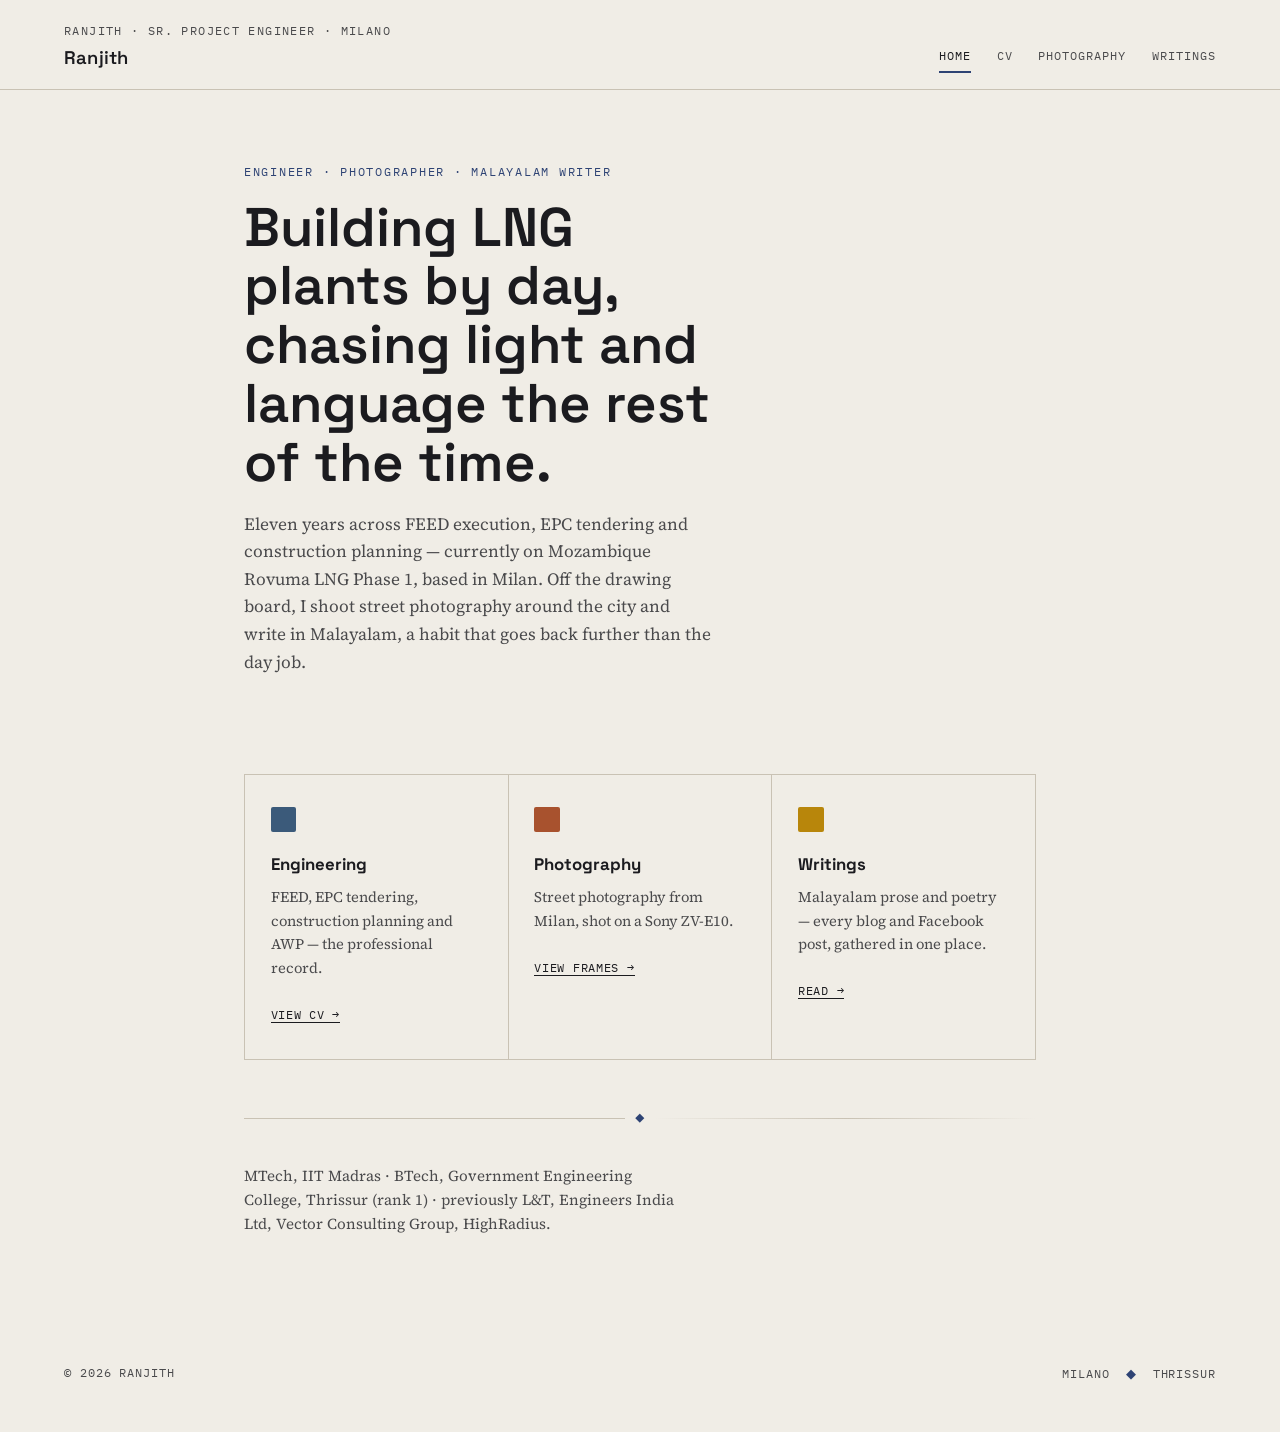
==== index.html @ daf51eb5 "Add files via upload" ====
<!DOCTYPE html>
<html lang="en">
<head>
<meta charset="UTF-8">
<meta name="viewport" content="width=device-width, initial-scale=1.0">
<title>Ranjith — Project Engineer, Photographer, Writer</title>
<link rel="preconnect" href="https://fonts.googleapis.com">
<link href="https://fonts.googleapis.com/css2?family=Space+Grotesk:wght@500;600;700&family=Source+Serif+4:ital,wght@0,400;0,600;1,400&family=IBM+Plex+Mono:wght@400;500&family=Manjari:wght@400;700&display=swap" rel="stylesheet">
<link rel="stylesheet" href="css/style.css">
</head>
<body data-section="home">

<header class="titleblock">
  <div>
    <div class="id">RANJITH · SR. PROJECT ENGINEER · MILANO</div>
    <div class="name">Ranjith</div>
  </div>
  <nav class="tabs">
    <a href="index.html" class="active">Home</a>
    <a href="cv.html">CV</a>
    <a href="photography.html">Photography</a>
    <a href="writings.html">Writings</a>
  </nav>
</header>

<main>
  <section class="hero">
    <div class="eyebrow">Engineer · Photographer · Malayalam writer</div>
    <h1>Building LNG plants by day, chasing light and language the rest of the time.</h1>
    <p>Eleven years across FEED execution, EPC tendering and construction planning — currently on Mozambique Rovuma LNG Phase 1, based in Milan. Off the drawing board, I shoot street photography around the city and write in Malayalam, a habit that goes back further than the day job.</p>
  </section>

  <div class="practice-grid">
    <div class="practice">
      <div class="swatch" style="background:#3B5A7A"></div>
      <h3>Engineering</h3>
      <p>FEED, EPC tendering, construction planning and AWP — the professional record.</p>
      <a href="cv.html">View CV →</a>
    </div>
    <div class="practice">
      <div class="swatch" style="background:#A8522E"></div>
      <h3>Photography</h3>
      <p>Street photography from Milan, shot on a Sony ZV-E10.</p>
      <a href="photography.html">View frames →</a>
    </div>
    <div class="practice">
      <div class="swatch" style="background:#B8860B"></div>
      <h3>Writings</h3>
      <p>Malayalam prose and poetry — every blog and Facebook post, gathered in one place.</p>
      <a href="writings.html">Read →</a>
    </div>
  </div>

  <div class="diamond-rule"><span class="diamond-mark">◆</span></div>

  <p style="color:var(--ink-soft); font-size:.95rem; max-width:56ch;">
    MTech, IIT Madras · BTech, Government Engineering College, Thrissur (rank 1) ·
    previously L&amp;T, Engineers India Ltd, Vector Consulting Group, HighRadius.
  </p>
</main>

<footer>
  <div>© <span id="year"></span> Ranjith</div>
  <div>MILANO <span class="diamond-mark">◆</span> THRISSUR</div>
</footer>

<script>document.getElementById('year').textContent = new Date().getFullYear();</script>
</body>
</html>
---- css/style.css ----
/* ============================================================
   BASE TOKENS
   ============================================================ */
:root{
  --ink:        #1B1B1F;
  --ink-soft:   #4A4A4C;
  --paper:      #F0EDE6;
  --paper-2:    #E7E2D6;
  --line:       #C9C2B4;

  --f-display:  'Space Grotesk', sans-serif;
  --f-body:     'Source Serif 4', serif;
  --f-mono:     'IBM Plex Mono', monospace;
  --f-ml:       'Manjari', sans-serif;

  /* default accent, overridden per section below */
  --accent:      #2E4374;
  --accent-soft: #DDE3EE;
}

[data-section="home"]        { --accent:#2E4374; --accent-soft:#DDE3EE; }
[data-section="cv"]          { --accent:#3B5A7A; --accent-soft:#E3E8ED; }
[data-section="photography"] { --accent:#A8522E; --accent-soft:#EFE3DC; }
[data-section="writings"]    { --accent:#B8860B; --accent-soft:#F1E6C8; --ink-accent:#6B1F1F; }

*{ box-sizing:border-box; }
html{ scroll-behavior:smooth; }
body{
  margin:0;
  background:var(--paper);
  color:var(--ink);
  font-family:var(--f-body);
  font-size:17px;
  line-height:1.6;
  -webkit-font-smoothing:antialiased;
}
a{ color:var(--ink); text-decoration:none; }
a:focus-visible, button:focus-visible, input:focus-visible{
  outline:2px solid var(--accent);
  outline-offset:2px;
}
img{ max-width:100%; display:block; }

/* ============================================================
   TITLE BLOCK / HEADER  (drafting-sheet motif)
   ============================================================ */
.titleblock{
  display:flex;
  justify-content:space-between;
  align-items:flex-end;
  padding:1.4rem 5vw 1rem;
  border-bottom:1px solid var(--line);
  flex-wrap:wrap;
  gap:1rem;
}
.titleblock .id{
  font-family:var(--f-mono);
  font-size:.72rem;
  letter-spacing:.12em;
  color:var(--ink-soft);
  text-transform:uppercase;
}
.titleblock .name{
  font-family:var(--f-display);
  font-weight:600;
  font-size:1.15rem;
  letter-spacing:.01em;
  margin-top:.15rem;
}
nav.tabs{
  display:flex;
  gap:1.6rem;
  font-family:var(--f-mono);
  font-size:.78rem;
  letter-spacing:.08em;
  text-transform:uppercase;
}
nav.tabs a{
  padding-bottom:.3rem;
  border-bottom:2px solid transparent;
  color:var(--ink-soft);
}
nav.tabs a:hover{ color:var(--ink); }
nav.tabs a.active{
  color:var(--ink);
  border-bottom-color:var(--accent);
}

/* ============================================================
   DIAMOND RULE — signature divider, reused from the
   Hridyaksharangal poster system's ◆ ornament
   ============================================================ */
.diamond-rule{
  display:flex;
  align-items:center;
  gap:.6rem;
  color:var(--accent);
  margin:2.2rem 0;
}
.diamond-rule::before,
.diamond-rule::after{
  content:"";
  flex:1;
  height:1px;
  background:linear-gradient(90deg, transparent, var(--line), transparent);
}
.diamond-rule::before{ background:linear-gradient(90deg, var(--line), var(--line)); }
.diamond-mark{ font-size:.8rem; }

/* ============================================================
   LAYOUT SHELLS
   ============================================================ */
main{ padding:0 5vw 5rem; max-width:920px; margin:0 auto; }
.wide  main{ max-width:1180px; }

footer{
  font-family:var(--f-mono);
  font-size:.72rem;
  letter-spacing:.08em;
  text-transform:uppercase;
  color:var(--ink-soft);
  padding:2rem 5vw 3rem;
  display:flex;
  justify-content:space-between;
  flex-wrap:wrap;
  gap:.5rem;
}
footer .diamond-mark{ color:var(--accent); margin:0 .5rem; }

/* ============================================================
   HOME
   ============================================================ */
.hero{ padding:4.5rem 0 2rem; }
.hero .eyebrow{
  font-family:var(--f-mono);
  font-size:.78rem;
  letter-spacing:.14em;
  text-transform:uppercase;
  color:var(--accent);
  margin-bottom:1rem;
}
.hero h1{
  font-family:var(--f-display);
  font-weight:600;
  font-size:clamp(2.1rem, 5vw, 3.4rem);
  line-height:1.08;
  margin:0 0 1.2rem;
  max-width:14ch;
}
.hero p{
  max-width:52ch;
  color:var(--ink-soft);
  font-size:1.08rem;
}

.practice-grid{
  display:grid;
  grid-template-columns:repeat(3, 1fr);
  gap:1px;
  background:var(--line);
  margin:3rem 0;
  border:1px solid var(--line);
}
.practice{
  background:var(--paper);
  padding:2rem 1.6rem;
  transition:background .15s ease;
}
.practice:hover{ background:var(--paper-2); }
.practice .swatch{
  width:1.6rem; height:1.6rem;
  border-radius:2px;
  margin-bottom:1.2rem;
}
.practice h3{
  font-family:var(--f-display);
  font-size:1.05rem;
  margin:0 0 .5rem;
}
.practice p{
  font-size:.92rem;
  color:var(--ink-soft);
  margin:0 0 1.2rem;
}
.practice a{
  font-family:var(--f-mono);
  font-size:.75rem;
  letter-spacing:.06em;
  text-transform:uppercase;
  border-bottom:1px solid currentColor;
}
@media (max-width:720px){
  .practice-grid{ grid-template-columns:1fr; }
}

/* ============================================================
   CV
   ============================================================ */
.cv-section{ margin-bottom:2.6rem; }
.cv-section .label{
  font-family:var(--f-mono);
  font-size:.75rem;
  letter-spacing:.1em;
  text-transform:uppercase;
  color:var(--accent);
  margin-bottom:.9rem;
}
.cv-entry{
  display:grid;
  grid-template-columns:9.5rem 1fr;
  gap:1rem;
  padding:1rem 0;
  border-top:1px solid var(--line);
}
.cv-entry:first-of-type{ border-top:none; }
.cv-entry time{
  font-family:var(--f-mono);
  font-size:.78rem;
  color:var(--ink-soft);
  padding-top:.2rem;
}
.cv-entry h4{ margin:0 0 .2rem; font-family:var(--f-display); font-size:1.02rem; }
.cv-entry .org{ color:var(--ink-soft); font-size:.92rem; margin-bottom:.4rem; }
@media (max-width:600px){
  .cv-entry{ grid-template-columns:1fr; }
}

/* stats strip */
.cv-stats{
  display:grid;
  grid-template-columns:repeat(4, 1fr);
  gap:1px;
  background:var(--line);
  border:1px solid var(--line);
  margin:2rem 0;
}
.cv-stat{ background:var(--paper); padding:1.1rem 1.2rem; }
.cv-stat .n{ font-family:var(--f-display); font-weight:600; font-size:1.5rem; color:var(--accent); }
.cv-stat .t{ font-family:var(--f-mono); font-size:.7rem; color:var(--ink-soft); margin-top:.3rem; line-height:1.4; }
@media (max-width:700px){ .cv-stats{ grid-template-columns:1fr 1fr; } }

/* company group with sub-roles */
.cv-company{ padding:1.2rem 0; border-top:1px solid var(--line); }
.cv-company:first-of-type{ border-top:none; }
.cv-company-head{ display:flex; justify-content:space-between; align-items:baseline; flex-wrap:wrap; gap:.4rem; margin-bottom:.8rem; }
.cv-company-head h4{ font-family:var(--f-display); font-size:1.08rem; margin:0; }
.cv-company-head time{ font-family:var(--f-mono); font-size:.75rem; color:var(--ink-soft); }
.cv-subrole{ margin-left:0; padding:.9rem 0 0; }
.cv-subrole + .cv-subrole{ border-top:1px dashed var(--line); margin-top:.9rem; }
.cv-subrole .role-line{ display:flex; justify-content:space-between; flex-wrap:wrap; gap:.4rem; margin-bottom:.5rem; }
.cv-subrole .role-title{ font-weight:600; font-size:.95rem; }
.cv-subrole .role-time{ font-family:var(--f-mono); font-size:.72rem; color:var(--ink-soft); }
.cv-subrole .role-loc{ font-size:.82rem; color:var(--ink-soft); margin-bottom:.5rem; }
.cv-bullets{ margin:0; padding-left:1.1rem; }
.cv-bullets li{ font-size:.9rem; color:var(--ink-soft); margin-bottom:.4rem; line-height:1.55; }
.cv-bullets li::marker{ color:var(--accent); }

.chip{
  font-family:var(--f-mono);
  font-size:.72rem;
  letter-spacing:.03em;
  border:1px solid var(--line);
  border-radius:20px;
  padding:.35rem .8rem;
  background:var(--paper);
  color:var(--ink-soft);
}

/* ============================================================
   PHOTOGRAPHY — grayscale contact-sheet grid
   ============================================================ */
.contact-sheet{
  display:grid;
  grid-template-columns:repeat(auto-fill, minmax(220px, 1fr));
  gap:2px;
  margin:2rem 0;
}
.frame{
  position:relative;
  aspect-ratio:3/2;
  overflow:hidden;
  background:#111;
}
.frame img{
  width:100%; height:100%; object-fit:cover;
  filter:grayscale(1) contrast(1.05);
  transition:filter .25s ease, transform .4s ease;
}
.frame:hover img{
  filter:grayscale(0) contrast(1.05);
  transform:scale(1.03);
}
.frame .cap{
  position:absolute; left:.6rem; bottom:.5rem;
  font-family:var(--f-mono);
  font-size:.68rem;
  color:#F0EDE6;
  letter-spacing:.05em;
  opacity:0;
  transition:opacity .2s ease;
}
.frame:hover .cap{ opacity:1; }

/* ============================================================
   WRITINGS — archive / search / post
   ============================================================ */
.search-row{
  display:flex;
  gap:.8rem;
  margin:2rem 0 1rem;
  flex-wrap:wrap;
}
#search-input{
  flex:1;
  min-width:200px;
  font-family:var(--f-body);
  font-size:1rem;
  padding:.7rem 1rem;
  border:1px solid var(--line);
  background:var(--paper);
  color:var(--ink);
  border-radius:2px;
}
.tag-filter{
  font-family:var(--f-mono);
  font-size:.75rem;
  padding:.7rem .9rem;
  border:1px solid var(--line);
  background:var(--paper);
  color:var(--ink);
  border-radius:2px;
}
.result-count{
  font-family:var(--f-mono);
  font-size:.75rem;
  color:var(--ink-soft);
  margin-bottom:1.4rem;
}
.year-group{ margin-bottom:2.4rem; }
.year-group h2{
  font-family:var(--f-mono);
  font-size:1rem;
  color:var(--accent);
  letter-spacing:.06em;
  border-bottom:1px solid var(--line);
  padding-bottom:.4rem;
}
.entry-list{ list-style:none; margin:0; padding:0; }
.entry{
  display:grid;
  grid-template-columns:6.5rem 1fr auto;
  gap:1rem;
  align-items:baseline;
  padding:.85rem 0;
  border-top:1px solid var(--paper-2);
}
.entry:first-child{ border-top:none; }
.entry time{
  font-family:var(--f-mono);
  font-size:.72rem;
  color:var(--ink-soft);
}
.entry .title{
  font-family:var(--f-ml);
  font-size:1.08rem;
}
.entry .title .en{ font-family:var(--f-body); font-style:italic; color:var(--ink-soft); font-size:.85rem; }
.entry .src{
  font-family:var(--f-mono);
  font-size:.65rem;
  letter-spacing:.05em;
  text-transform:uppercase;
  color:var(--ink-soft);
  white-space:nowrap;
}
.entry:hover .title{ color:var(--ink-accent, var(--accent)); }
@media (max-width:600px){
  .entry{ grid-template-columns:1fr; gap:.2rem; }
  .entry .src{ display:none; }
}

.post-meta{
  font-family:var(--f-mono);
  font-size:.75rem;
  color:var(--ink-soft);
  letter-spacing:.05em;
  text-transform:uppercase;
  margin-bottom:.6rem;
}
.post-title{
  font-family:var(--f-ml);
  font-size:2rem;
  line-height:1.25;
  margin:0 0 1.6rem;
  color:var(--ink-accent, var(--ink));
}
.post-body{ font-family:var(--f-ml); font-size:1.12rem; line-height:1.9; }
.post-body p{ margin:0 0 1.3rem; }
.post-nav{
  display:flex;
  justify-content:space-between;
  gap:1rem;
  font-family:var(--f-mono);
  font-size:.78rem;
  margin-top:3rem;
  padding-top:1.5rem;
  border-top:1px solid var(--line);
}
.post-nav a{ max-width:45%; }
.post-nav .dir{ display:block; color:var(--ink-soft); font-size:.7rem; margin-bottom:.3rem; }
.related-list{ margin-top:1rem; }
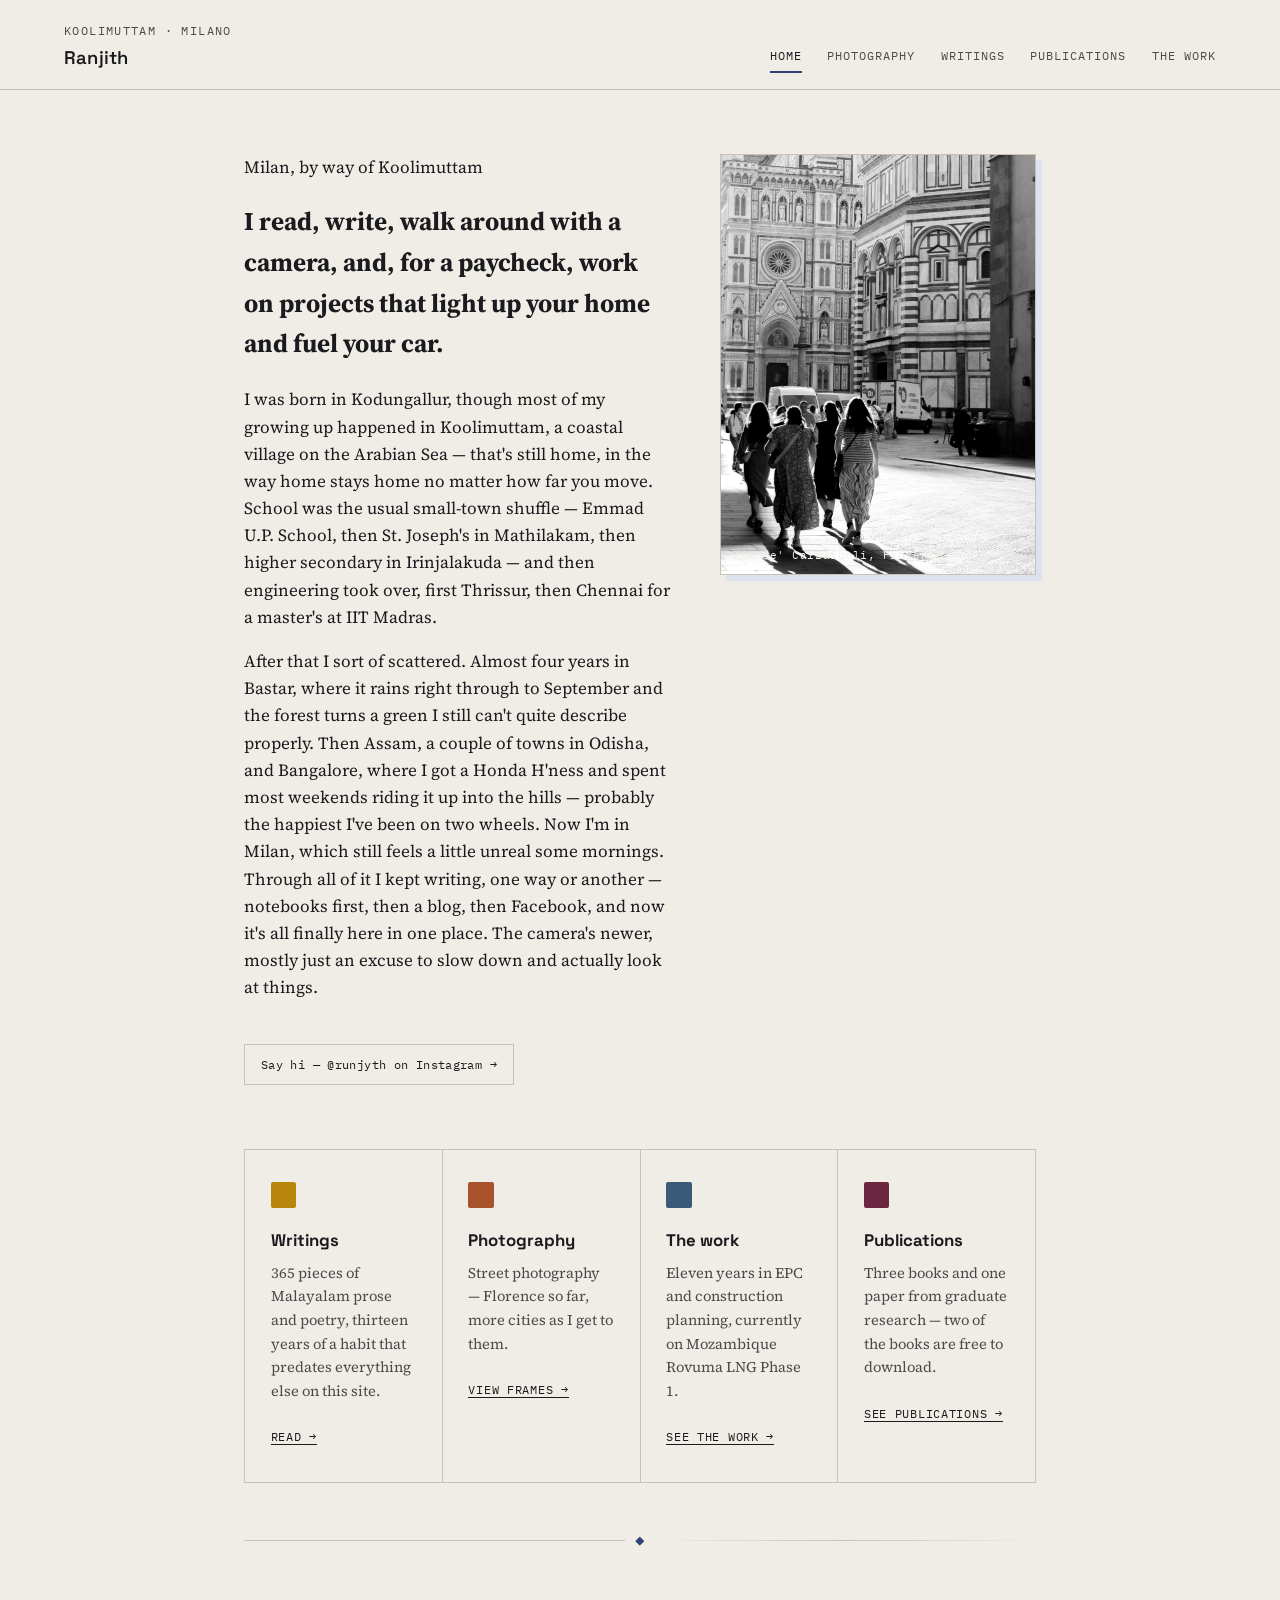
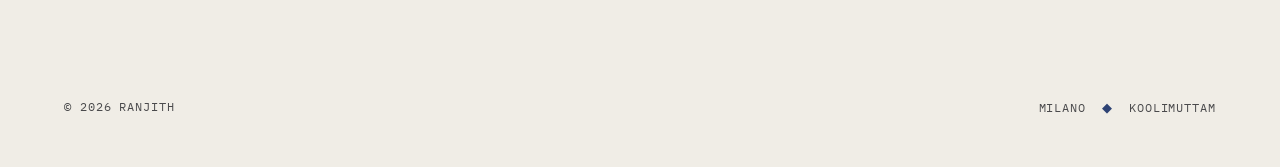
==== commit 57ec2a3f: "Add files via upload" ====
--- a/index.html
+++ b/index.html
@@ -3,7 +3,7 @@
 <head>
 <meta charset="UTF-8">
 <meta name="viewport" content="width=device-width, initial-scale=1.0">
-<title>Ranjith — Project Engineer, Photographer, Writer</title>
+<title>Ranjith — Writer, Photographer, Engineer</title>
 <link rel="preconnect" href="https://fonts.googleapis.com">
 <link href="https://fonts.googleapis.com/css2?family=Space+Grotesk:wght@500;600;700&family=Source+Serif+4:ital,wght@0,400;0,600;1,400&family=IBM+Plex+Mono:wght@400;500&family=Manjari:wght@400;700&display=swap" rel="stylesheet">
 <link rel="stylesheet" href="css/style.css">
@@ -12,56 +12,77 @@
 
 <header class="titleblock">
   <div>
-    <div class="id">RANJITH · SR. PROJECT ENGINEER · MILANO</div>
+    <div class="id">KOOLIMUTTAM · MILANO</div>
     <div class="name">Ranjith</div>
   </div>
   <nav class="tabs">
     <a href="index.html" class="active">Home</a>
-    <a href="cv.html">CV</a>
     <a href="photography.html">Photography</a>
     <a href="writings.html">Writings</a>
+    <a href="publications.html">Publications</a>
+    <a href="cv.html">The Work</a>
   </nav>
 </header>
 
 <main>
-  <section class="hero">
-    <div class="eyebrow">Engineer · Photographer · Malayalam writer</div>
-    <h1>Building LNG plants by day, chasing light and language the rest of the time.</h1>
-    <p>Eleven years across FEED execution, EPC tendering and construction planning — currently on Mozambique Rovuma LNG Phase 1, based in Milan. Off the drawing board, I shoot street photography around the city and write in Malayalam, a habit that goes back further than the day job.</p>
+  <section class="hero-grid">
+    <div class="hero-text">
+      <div class="eyebrow">Milan, by way of Koolimuttam</div>
+      <h1>I read, write, walk around with a camera, and, for a paycheck, work on projects that light up your home and fuel your car.</h1>
+      <p>I was born in Kodungallur, though most of my growing up happened in Koolimuttam, a
+      coastal village on the Arabian Sea — that's still home, in the way home stays home no matter
+      how far you move. School was the usual small-town shuffle — Emmad U.P. School, then St.
+      Joseph's in Mathilakam, then higher secondary in Irinjalakuda — and then engineering took
+      over, first Thrissur, then Chennai for a master's at IIT Madras.</p>
+      <p>After that I sort of scattered. Almost four years in Bastar, where it rains right through
+      to September and the forest turns a green I still can't quite describe properly. Then Assam,
+      a couple of towns in Odisha, and Bangalore, where I got a Honda H'ness and spent most
+      weekends riding it up into the hills — probably the happiest I've been on two wheels. Now
+      I'm in Milan, which still feels a little unreal some mornings. Through all of it I kept
+      writing, one way or another — notebooks first, then a blog, then Facebook, and now it's all
+      finally here in one place. The camera's newer, mostly just an excuse to slow down and
+      actually look at things.</p>
+      <a class="contact-pill" href="https://instagram.com/runjyth" target="_blank" rel="noopener">Say hi — @runjyth on Instagram →</a>
+    </div>
+    <div class="hero-photo">
+      <img src="assets/photos/hero-florence.jpg" alt="Street toward the Duomo, Florence">
+      <div class="cap">Via de' Calzaiuoli, Florence</div>
+    </div>
   </section>
 
   <div class="practice-grid">
     <div class="practice">
-      <div class="swatch" style="background:#3B5A7A"></div>
-      <h3>Engineering</h3>
-      <p>FEED, EPC tendering, construction planning and AWP — the professional record.</p>
-      <a href="cv.html">View CV →</a>
+      <div class="swatch" style="background:#B8860B"></div>
+      <h3>Writings</h3>
+      <p>365 pieces of Malayalam prose and poetry, thirteen years of a habit that predates everything else on this site.</p>
+      <a href="writings.html">Read →</a>
     </div>
     <div class="practice">
       <div class="swatch" style="background:#A8522E"></div>
       <h3>Photography</h3>
-      <p>Street photography from Milan, shot on a Sony ZV-E10.</p>
+      <p>Street photography — Florence so far, more cities as I get to them.</p>
       <a href="photography.html">View frames →</a>
     </div>
     <div class="practice">
-      <div class="swatch" style="background:#B8860B"></div>
-      <h3>Writings</h3>
-      <p>Malayalam prose and poetry — every blog and Facebook post, gathered in one place.</p>
-      <a href="writings.html">Read →</a>
+      <div class="swatch" style="background:#3B5A7A"></div>
+      <h3>The work</h3>
+      <p>Eleven years in EPC and construction planning, currently on Mozambique Rovuma LNG Phase 1.</p>
+      <a href="cv.html">See the work →</a>
+    </div>
+    <div class="practice">
+      <div class="swatch" style="background:#6B2740"></div>
+      <h3>Publications</h3>
+      <p>Three books and one paper from graduate research — two of the books are free to download.</p>
+      <a href="publications.html">See publications →</a>
     </div>
   </div>
 
   <div class="diamond-rule"><span class="diamond-mark">◆</span></div>
-
-  <p style="color:var(--ink-soft); font-size:.95rem; max-width:56ch;">
-    MTech, IIT Madras · BTech, Government Engineering College, Thrissur (rank 1) ·
-    previously L&amp;T, Engineers India Ltd, Vector Consulting Group, HighRadius.
-  </p>
 </main>
 
 <footer>
   <div>© <span id="year"></span> Ranjith</div>
-  <div>MILANO <span class="diamond-mark">◆</span> THRISSUR</div>
+  <div>MILANO <span class="diamond-mark">◆</span> KOOLIMUTTAM</div>
 </footer>
 
 <script>document.getElementById('year').textContent = new Date().getFullYear();</script>
--- a/css/style.css
+++ b/css/style.css
@@ -22,6 +22,7 @@
 [data-section="cv"]          { --accent:#3B5A7A; --accent-soft:#E3E8ED; }
 [data-section="photography"] { --accent:#A8522E; --accent-soft:#EFE3DC; }
 [data-section="writings"]    { --accent:#B8860B; --accent-soft:#F1E6C8; --ink-accent:#6B1F1F; }
+[data-section="publications"]       { --accent:#6B2740; --accent-soft:#EBDCE1; }
 
 *{ box-sizing:border-box; }
 html{ scroll-behavior:smooth; }
@@ -110,7 +111,7 @@
 /* ============================================================
    LAYOUT SHELLS
    ============================================================ */
-main{ padding:0 5vw 5rem; max-width:920px; margin:0 auto; }
+main{ padding:0 5vw 5rem; max-width:920px; margin:0 auto; scroll-behavior:smooth; }
 .wide  main{ max-width:1180px; }
 
 footer{
@@ -155,7 +156,7 @@
 
 .practice-grid{
   display:grid;
-  grid-template-columns:repeat(3, 1fr);
+  grid-template-columns:repeat(4, 1fr);
   gap:1px;
   background:var(--line);
   margin:3rem 0;
@@ -188,6 +189,9 @@
   letter-spacing:.06em;
   text-transform:uppercase;
   border-bottom:1px solid currentColor;
+}
+@media (max-width:900px){
+  .practice-grid{ grid-template-columns:1fr 1fr; }
 }
 @media (max-width:720px){
   .practice-grid{ grid-template-columns:1fr; }
@@ -266,6 +270,39 @@
   color:var(--ink-soft);
 }
 
+/* experience timeline — static vertical rail, no interactivity */
+.cv-timeline{
+  position:relative;
+  padding-left:1.9rem;
+  margin-top:1.4rem;
+}
+.cv-timeline::before{
+  content:"";
+  position:absolute;
+  left:.28rem;
+  top:.5rem;
+  bottom:.5rem;
+  width:1px;
+  background:var(--line);
+}
+.cv-timeline .cv-company{
+  position:relative;
+  border-top:none;
+  padding:0 0 2.2rem;
+}
+.cv-timeline .cv-company:last-child{ padding-bottom:0; }
+.cv-timeline .cv-company::before{
+  content:"";
+  position:absolute;
+  left:-1.9rem;
+  top:.35rem;
+  width:.6rem;
+  height:.6rem;
+  border-radius:50%;
+  background:var(--dot, var(--accent));
+  box-shadow:0 0 0 3px var(--paper), 0 0 0 4px var(--line);
+}
+
 /* ============================================================
    PHOTOGRAPHY — grayscale contact-sheet grid
    ============================================================ */
@@ -348,7 +385,7 @@
 .entry-list{ list-style:none; margin:0; padding:0; }
 .entry{
   display:grid;
-  grid-template-columns:6.5rem 1fr auto;
+  grid-template-columns:6.5rem 1fr;
   gap:1rem;
   align-items:baseline;
   padding:.85rem 0;
@@ -365,18 +402,16 @@
   font-size:1.08rem;
 }
 .entry .title .en{ font-family:var(--f-body); font-style:italic; color:var(--ink-soft); font-size:.85rem; }
-.entry .src{
-  font-family:var(--f-mono);
-  font-size:.65rem;
-  letter-spacing:.05em;
-  text-transform:uppercase;
-  color:var(--ink-soft);
-  white-space:nowrap;
-}
+.entry .src-link{
+  font-family:var(--f-mono);
+  font-size:.75rem;
+  color:var(--ink-soft);
+  margin-left:.3rem;
+}
+.entry .src-link:hover{ color:var(--accent); }
 .entry:hover .title{ color:var(--ink-accent, var(--accent)); }
 @media (max-width:600px){
   .entry{ grid-template-columns:1fr; gap:.2rem; }
-  .entry .src{ display:none; }
 }
 
 .post-meta{
@@ -409,3 +444,256 @@
 .post-nav a{ max-width:45%; }
 .post-nav .dir{ display:block; color:var(--ink-soft); font-size:.7rem; margin-bottom:.3rem; }
 .related-list{ margin-top:1rem; }
+
+/* ============================================================
+   BOOKS — cover + details cards
+   ============================================================ */
+.book-card{
+  display:grid;
+  grid-template-columns:180px 1fr;
+  gap:2rem;
+  padding:2.2rem 0;
+  border-top:1px solid var(--line);
+}
+.book-card:first-of-type{ border-top:none; }
+.book-card .cover{
+  width:100%;
+  border:1px solid var(--line);
+  box-shadow:4px 4px 0 var(--accent-soft);
+}
+.book-card .meta{
+  font-family:var(--f-mono);
+  font-size:.72rem;
+  letter-spacing:.08em;
+  text-transform:uppercase;
+  color:var(--accent);
+  margin-bottom:.5rem;
+}
+.book-card h2{
+  font-family:var(--f-ml);
+  font-weight:700;
+  font-size:1.5rem;
+  margin:0 0 .15rem;
+  line-height:1.25;
+}
+.book-card .translit{
+  font-family:var(--f-body);
+  font-style:italic;
+  color:var(--ink-soft);
+  font-size:.92rem;
+  margin:0 0 1rem;
+}
+.book-card p.desc{
+  color:var(--ink-soft);
+  font-size:.96rem;
+  max-width:60ch;
+  margin:0 0 1.2rem;
+}
+.book-links{
+  display:flex;
+  flex-wrap:wrap;
+  gap:.6rem;
+}
+.book-links a{
+  font-family:var(--f-mono);
+  font-size:.72rem;
+  letter-spacing:.05em;
+  text-transform:uppercase;
+  padding:.5rem .9rem;
+  border:1px solid var(--line);
+  transition:border-color .15s ease, color .15s ease;
+}
+.book-links a.primary{
+  background:var(--accent);
+  color:var(--paper);
+  border-color:var(--accent);
+}
+.book-links a:not(.primary):hover{
+  border-color:var(--accent);
+  color:var(--accent);
+}
+.book-links a.disabled{
+  color:var(--line);
+  border-color:var(--line);
+  pointer-events:none;
+}
+.book-note{
+  font-size:.78rem;
+  color:var(--ink-soft);
+  margin-top:.7rem;
+  font-style:italic;
+}
+@media (max-width:640px){
+  .book-card{ grid-template-columns:120px 1fr; gap:1.2rem; }
+  .book-card h2{ font-size:1.25rem; }
+}
+
+.section-label{
+  font-family:var(--f-mono);
+  font-size:.78rem;
+  letter-spacing:.1em;
+  text-transform:uppercase;
+  color:var(--accent);
+  margin-top:2.6rem;
+}
+.book-card.academic-card{ align-items:center; }
+.placeholder-cover{
+  width:100%;
+  aspect-ratio:3/4;
+  display:flex;
+  align-items:center;
+  justify-content:center;
+  border:1px dashed var(--line);
+  color:var(--ink-soft);
+  font-family:var(--f-mono);
+  font-size:.8rem;
+  letter-spacing:.08em;
+  background:var(--paper-2);
+}
+.academic-title{ font-family:var(--f-display) !important; font-style:normal; }
+
+/* ============================================================
+   HOME — hero split with photo
+   ============================================================ */
+.hero-grid{
+  display:grid;
+  grid-template-columns:1.15fr .85fr;
+  gap:3rem;
+  align-items:start;
+  padding:4rem 0 1rem;
+}
+.hero-grid .hero-text .eyebrow{ margin-top:0; }
+.hero-text p{ max-width:58ch; }
+.contact-pill{
+  display:inline-block;
+  margin-top:1.6rem;
+  font-family:var(--f-mono);
+  font-size:.78rem;
+  letter-spacing:.03em;
+  padding:.6rem 1rem;
+  border:1px solid var(--line);
+  transition:border-color .15s ease, color .15s ease;
+}
+.contact-pill:hover{ border-color:var(--accent); color:var(--accent); }
+.hero-photo{
+  position:relative;
+  aspect-ratio:3/4;
+  overflow:hidden;
+  border:1px solid var(--line);
+  box-shadow:6px 6px 0 var(--accent-soft);
+}
+.hero-photo img{
+  width:100%; height:100%; object-fit:cover;
+  filter:grayscale(1) contrast(1.05);
+  transition:filter .3s ease;
+}
+.hero-photo:hover img{ filter:grayscale(0) contrast(1.05); }
+.hero-photo .cap{
+  position:absolute; left:.7rem; bottom:.6rem;
+  font-family:var(--f-mono);
+  font-size:.68rem;
+  color:#F0EDE6;
+  letter-spacing:.05em;
+}
+.contact-line{
+  display:flex;
+  align-items:center;
+  gap:.5rem;
+  margin-top:1.6rem;
+  font-family:var(--f-mono);
+  font-size:.8rem;
+  letter-spacing:.04em;
+}
+.contact-line a{ border-bottom:1px solid currentColor; color:var(--accent); }
+@media (max-width:800px){
+  .hero-grid{ grid-template-columns:1fr; gap:2rem; padding-top:2.5rem; }
+  .hero-photo{ aspect-ratio:16/10; order:-1; }
+}
+
+/* ============================================================
+   WRITINGS — filter chips, popular tags, back-to-top
+   ============================================================ */
+.popular-tags{
+  display:flex;
+  flex-wrap:wrap;
+  gap:.5rem;
+  margin:1rem 0 .5rem;
+}
+.chip-btn{
+  font-family:var(--f-mono);
+  font-size:.7rem;
+  letter-spacing:.03em;
+  padding:.35rem .7rem;
+  border:1px solid var(--line);
+  color:var(--ink-soft);
+  background:none;
+  cursor:pointer;
+  border-radius:2px;
+}
+.chip-btn:hover{ border-color:var(--accent); color:var(--accent); }
+.chip-btn.active{ background:var(--accent); border-color:var(--accent); color:var(--paper); }
+.active-filters{
+  display:flex;
+  flex-wrap:wrap;
+  align-items:center;
+  gap:.5rem;
+  margin-bottom:.8rem;
+  min-height:1.6rem;
+}
+.filter-pill{
+  font-family:var(--f-mono);
+  font-size:.7rem;
+  padding:.3rem .6rem;
+  background:var(--accent-soft);
+  color:var(--ink);
+  border-radius:2px;
+  display:inline-flex;
+  align-items:center;
+  gap:.4rem;
+}
+.filter-pill button{
+  background:none; border:none; cursor:pointer;
+  color:var(--ink-soft); font-family:var(--f-mono); font-size:.85rem; line-height:1;
+  padding:0;
+}
+.clear-all{
+  font-family:var(--f-mono);
+  font-size:.7rem;
+  color:var(--accent);
+  border-bottom:1px solid currentColor;
+  cursor:pointer;
+  background:none; border-top:none; border-left:none; border-right:none;
+}
+.year-group h2{ display:flex; justify-content:space-between; align-items:baseline; }
+.year-count{ font-size:.72rem; color:var(--ink-soft); text-transform:none; letter-spacing:0; }
+.back-to-top{
+  position:fixed;
+  bottom:1.5rem; right:1.5rem;
+  font-family:var(--f-mono);
+  font-size:.68rem;
+  padding:.5rem .8rem;
+  background:var(--paper);
+  border:1px solid var(--line);
+  color:var(--ink-soft);
+  opacity:0;
+  pointer-events:none;
+  transition:opacity .2s ease;
+  z-index:10;
+}
+.back-to-top.show{ opacity:1; pointer-events:auto; }
+.back-to-top:hover{ border-color:var(--accent); color:var(--accent); }
+
+.form-badge{
+  display:inline-block;
+  font-family:var(--f-mono);
+  font-size:.62rem;
+  letter-spacing:.05em;
+  text-transform:uppercase;
+  color:var(--ink-soft);
+  border:1px solid var(--line);
+  border-radius:2px;
+  padding:.1rem .35rem;
+  margin-right:.5rem;
+  vertical-align:middle;
+}
+a.chip-btn{ text-decoration:none; display:inline-block; }
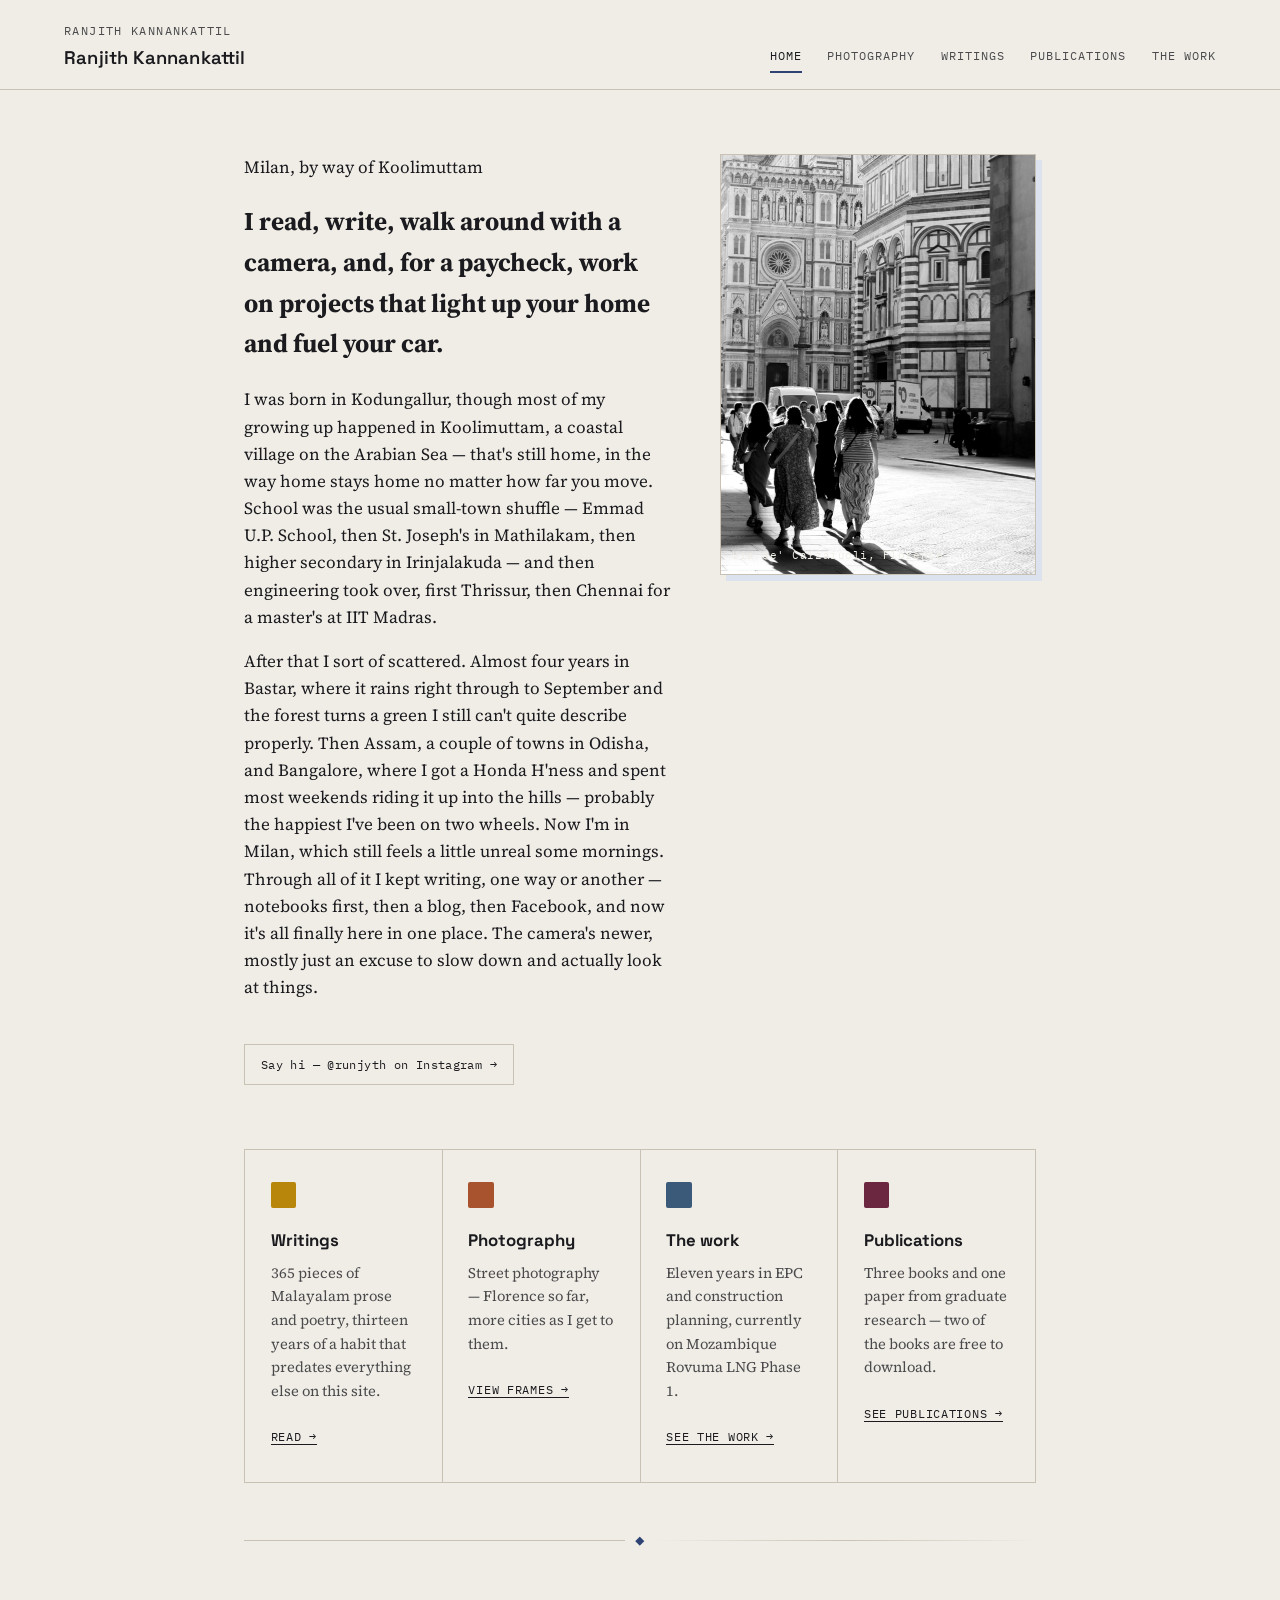
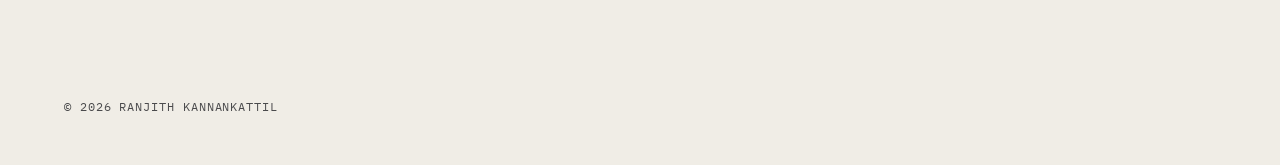
==== commit 9295a382: "Add files via upload" ====
--- a/index.html
+++ b/index.html
@@ -12,8 +12,8 @@
 
 <header class="titleblock">
   <div>
-    <div class="id">KOOLIMUTTAM · MILANO</div>
-    <div class="name">Ranjith</div>
+    <div class="id">RANJITH KANNANKATTIL</div>
+    <div class="name">Ranjith Kannankattil</div>
   </div>
   <nav class="tabs">
     <a href="index.html" class="active">Home</a>
@@ -81,8 +81,7 @@
 </main>
 
 <footer>
-  <div>© <span id="year"></span> Ranjith</div>
-  <div>MILANO <span class="diamond-mark">◆</span> KOOLIMUTTAM</div>
+  <div>© <span id="year"></span> Ranjith Kannankattil</div>
 </footer>
 
 <script>document.getElementById('year').textContent = new Date().getFullYear();</script>
--- a/css/style.css
+++ b/css/style.css
@@ -358,7 +358,7 @@
   color:var(--ink);
   border-radius:2px;
 }
-.tag-filter{
+#tag-filter{
   font-family:var(--f-mono);
   font-size:.75rem;
   padding:.7rem .9rem;
